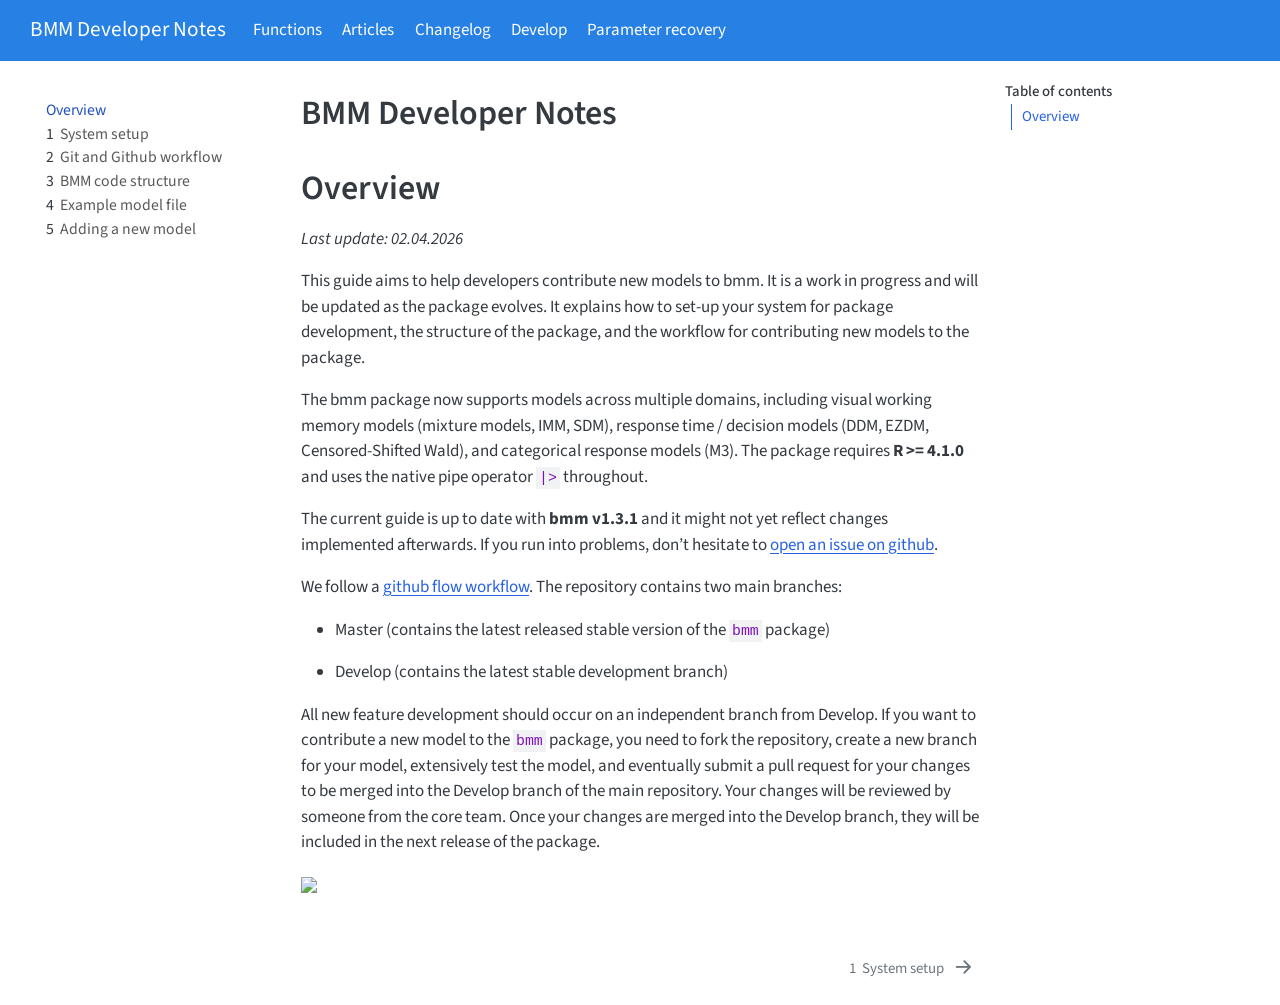
==== _book/index.html @ b02d4181 "Initial Update for the dev-notes" ====
<!DOCTYPE html>
<html xmlns="http://www.w3.org/1999/xhtml" lang="en" xml:lang="en"><head>

<meta charset="utf-8">
<meta name="generator" content="quarto-1.8.27">

<meta name="viewport" content="width=device-width, initial-scale=1.0, user-scalable=yes">


<title>BMM Developer Notes</title>
<style>
code{white-space: pre-wrap;}
span.smallcaps{font-variant: small-caps;}
div.columns{display: flex; gap: min(4vw, 1.5em);}
div.column{flex: auto; overflow-x: auto;}
div.hanging-indent{margin-left: 1.5em; text-indent: -1.5em;}
ul.task-list{list-style: none;}
ul.task-list li input[type="checkbox"] {
  width: 0.8em;
  margin: 0 0.8em 0.2em -1em; /* quarto-specific, see https://github.com/quarto-dev/quarto-cli/issues/4556 */ 
  vertical-align: middle;
}
</style>


<script src="site_libs/quarto-nav/quarto-nav.js"></script>
<script src="site_libs/quarto-nav/headroom.min.js"></script>
<script src="site_libs/clipboard/clipboard.min.js"></script>
<script src="site_libs/quarto-search/autocomplete.umd.js"></script>
<script src="site_libs/quarto-search/fuse.min.js"></script>
<script src="site_libs/quarto-search/quarto-search.js"></script>
<meta name="quarto:offset" content="./">
<link href="./setup.html" rel="next">
<script src="site_libs/quarto-html/quarto.js" type="module"></script>
<script src="site_libs/quarto-html/tabsets/tabsets.js" type="module"></script>
<script src="site_libs/quarto-html/axe/axe-check.js" type="module"></script>
<script src="site_libs/quarto-html/popper.min.js"></script>
<script src="site_libs/quarto-html/tippy.umd.min.js"></script>
<script src="site_libs/quarto-html/anchor.min.js"></script>
<link href="site_libs/quarto-html/tippy.css" rel="stylesheet">
<link href="site_libs/quarto-html/quarto-syntax-highlighting-ed96de9b727972fe78a7b5d16c58bf87.css" rel="stylesheet" id="quarto-text-highlighting-styles">
<script src="site_libs/bootstrap/bootstrap.min.js"></script>
<link href="site_libs/bootstrap/bootstrap-icons.css" rel="stylesheet">
<link href="site_libs/bootstrap/bootstrap-1c9828ed0f9008f2680b8b94a0633b0e.min.css" rel="stylesheet" append-hash="true" id="quarto-bootstrap" data-mode="light">
<script id="quarto-search-options" type="application/json">{
  "location": "navbar",
  "copy-button": false,
  "collapse-after": 3,
  "panel-placement": "end",
  "type": "overlay",
  "limit": 50,
  "keyboard-shortcut": [
    "f",
    "/",
    "s"
  ],
  "show-item-context": false,
  "language": {
    "search-no-results-text": "No results",
    "search-matching-documents-text": "matching documents",
    "search-copy-link-title": "Copy link to search",
    "search-hide-matches-text": "Hide additional matches",
    "search-more-match-text": "more match in this document",
    "search-more-matches-text": "more matches in this document",
    "search-clear-button-title": "Clear",
    "search-text-placeholder": "",
    "search-detached-cancel-button-title": "Cancel",
    "search-submit-button-title": "Submit",
    "search-label": "Search"
  }
}</script>


</head>

<body class="nav-sidebar floating nav-fixed quarto-light">

<div id="quarto-search-results"></div>
  <header id="quarto-header" class="headroom fixed-top">
    <nav class="navbar navbar-expand-lg " data-bs-theme="dark">
      <div class="navbar-container container-fluid">
      <div class="navbar-brand-container mx-auto">
    <a class="navbar-brand" href="./index.html">
    <span class="navbar-title">BMM Developer Notes</span>
    </a>
  </div>
            <div id="quarto-search" class="" title="Search"></div>
          <button class="navbar-toggler" type="button" data-bs-toggle="collapse" data-bs-target="#navbarCollapse" aria-controls="navbarCollapse" role="menu" aria-expanded="false" aria-label="Toggle navigation" onclick="if (window.quartoToggleHeadroom) { window.quartoToggleHeadroom(); }">
  <span class="navbar-toggler-icon"></span>
</button>
          <div class="collapse navbar-collapse" id="navbarCollapse">
            <ul class="navbar-nav navbar-nav-scroll me-auto">
  <li class="nav-item">
    <a class="nav-link" href="./../reference/index.html"> 
<span class="menu-text">Functions</span></a>
  </li>  
  <li class="nav-item">
    <a class="nav-link" href="./../articles/index.html"> 
<span class="menu-text">Articles</span></a>
  </li>  
  <li class="nav-item">
    <a class="nav-link" href="./../news/index.html"> 
<span class="menu-text">Changelog</span></a>
  </li>  
  <li class="nav-item">
    <a class="nav-link" href="./../dev-notes/index.html"> 
<span class="menu-text">Develop</span></a>
  </li>  
  <li class="nav-item">
    <a class="nav-link" href="./../parameter-recovery/index.html"> 
<span class="menu-text">Parameter recovery</span></a>
  </li>  
</ul>
          </div> <!-- /navcollapse -->
            <div class="quarto-navbar-tools">
</div>
      </div> <!-- /container-fluid -->
    </nav>
  <nav class="quarto-secondary-nav">
    <div class="container-fluid d-flex">
      <button type="button" class="quarto-btn-toggle btn" data-bs-toggle="collapse" role="button" data-bs-target=".quarto-sidebar-collapse-item" aria-controls="quarto-sidebar" aria-expanded="false" aria-label="Toggle sidebar navigation" onclick="if (window.quartoToggleHeadroom) { window.quartoToggleHeadroom(); }">
        <i class="bi bi-layout-text-sidebar-reverse"></i>
      </button>
        <nav class="quarto-page-breadcrumbs" aria-label="breadcrumb"><ol class="breadcrumb"><li class="breadcrumb-item"><a href="./index.html">Overview</a></li></ol></nav>
        <a class="flex-grow-1" role="navigation" data-bs-toggle="collapse" data-bs-target=".quarto-sidebar-collapse-item" aria-controls="quarto-sidebar" aria-expanded="false" aria-label="Toggle sidebar navigation" onclick="if (window.quartoToggleHeadroom) { window.quartoToggleHeadroom(); }">      
        </a>
    </div>
  </nav>
</header>
<!-- content -->
<div id="quarto-content" class="quarto-container page-columns page-rows-contents page-layout-article page-navbar">
<!-- sidebar -->
  <nav id="quarto-sidebar" class="sidebar collapse collapse-horizontal quarto-sidebar-collapse-item sidebar-navigation floating overflow-auto">
    <div class="sidebar-menu-container"> 
    <ul class="list-unstyled mt-1">
        <li class="sidebar-item">
  <div class="sidebar-item-container"> 
  <a href="./index.html" class="sidebar-item-text sidebar-link active">
 <span class="menu-text">Overview</span></a>
  </div>
</li>
        <li class="sidebar-item">
  <div class="sidebar-item-container"> 
  <a href="./setup.html" class="sidebar-item-text sidebar-link">
 <span class="menu-text"><span class="chapter-number">1</span>&nbsp; <span class="chapter-title">System setup</span></span></a>
  </div>
</li>
        <li class="sidebar-item">
  <div class="sidebar-item-container"> 
  <a href="./git-workflow.html" class="sidebar-item-text sidebar-link">
 <span class="menu-text"><span class="chapter-number">2</span>&nbsp; <span class="chapter-title">Git and Github workflow</span></span></a>
  </div>
</li>
        <li class="sidebar-item">
  <div class="sidebar-item-container"> 
  <a href="./bmm-architecture.html" class="sidebar-item-text sidebar-link">
 <span class="menu-text"><span class="chapter-number">3</span>&nbsp; <span class="chapter-title">BMM code structure</span></span></a>
  </div>
</li>
        <li class="sidebar-item">
  <div class="sidebar-item-container"> 
  <a href="./example-model.html" class="sidebar-item-text sidebar-link">
 <span class="menu-text"><span class="chapter-number">4</span>&nbsp; <span class="chapter-title">Example model file</span></span></a>
  </div>
</li>
        <li class="sidebar-item">
  <div class="sidebar-item-container"> 
  <a href="./add-new-model.html" class="sidebar-item-text sidebar-link">
 <span class="menu-text"><span class="chapter-number">5</span>&nbsp; <span class="chapter-title">Adding a new model</span></span></a>
  </div>
</li>
    </ul>
    </div>
</nav>
<div id="quarto-sidebar-glass" class="quarto-sidebar-collapse-item" data-bs-toggle="collapse" data-bs-target=".quarto-sidebar-collapse-item"></div>
<!-- margin-sidebar -->
    <div id="quarto-margin-sidebar" class="sidebar margin-sidebar">
        <nav id="TOC" role="doc-toc" class="toc-active">
    <h2 id="toc-title">Table of contents</h2>
   
  <ul>
  <li><a href="#overview" id="toc-overview" class="nav-link active" data-scroll-target="#overview">Overview</a></li>
  </ul>
</nav>
    </div>
<!-- main -->
<main class="content" id="quarto-document-content">

<header id="title-block-header" class="quarto-title-block default">
<div class="quarto-title">
<h1 class="title">BMM Developer Notes</h1>
</div>



<div class="quarto-title-meta">

    
  
    
  </div>
  


</header>


<section id="overview" class="level1 unnumbered">
<h1 class="unnumbered">Overview</h1>
<p><em>Last update: 02.04.2026</em></p>
<p>This guide aims to help developers contribute new models to bmm. It is a work in progress and will be updated as the package evolves. It explains how to set-up your system for package development, the structure of the package, and the workflow for contributing new models to the package.</p>
<p>The bmm package now supports models across multiple domains, including visual working memory models (mixture models, IMM, SDM), response time / decision models (DDM, EZDM, Censored-Shifted Wald), and categorical response models (M3). The package requires <strong>R &gt;= 4.1.0</strong> and uses the native pipe operator <code>|&gt;</code> throughout.</p>
<p>The current guide is up to date with <strong>bmm v1.3.1</strong> and it might not yet reflect changes implemented afterwards. If you run into problems, don’t hesitate to <a href="https://github.com/venpopov/bmm/issues">open an issue on github</a>.</p>
<p>We follow a <a href="https://jeffkreeftmeijer.com/git-flow/">github flow workflow</a>. The repository contains two main branches:</p>
<ul>
<li><p>Master (contains the latest released stable version of the <code>bmm</code> package)</p></li>
<li><p>Develop (contains the latest stable development branch)</p></li>
</ul>
<p>All new feature development should occur on an independent branch from Develop. If you want to contribute a new model to the <code>bmm</code> package, you need to fork the repository, create a new branch for your model, extensively test the model, and eventually submit a pull request for your changes to be merged into the Develop branch of the main repository. Your changes will be reviewed by someone from the core team. Once your changes are merged into the Develop branch, they will be included in the next release of the package.</p>
<p><img src="images/clipboard-674159866.png" class="img-fluid"></p>


</section>

</main> <!-- /main -->
<script id="quarto-html-after-body" type="application/javascript">
  window.document.addEventListener("DOMContentLoaded", function (event) {
    const icon = "";
    const anchorJS = new window.AnchorJS();
    anchorJS.options = {
      placement: 'right',
      icon: icon
    };
    anchorJS.add('.anchored');
    const isCodeAnnotation = (el) => {
      for (const clz of el.classList) {
        if (clz.startsWith('code-annotation-')) {                     
          return true;
        }
      }
      return false;
    }
    const onCopySuccess = function(e) {
      // button target
      const button = e.trigger;
      // don't keep focus
      button.blur();
      // flash "checked"
      button.classList.add('code-copy-button-checked');
      var currentTitle = button.getAttribute("title");
      button.setAttribute("title", "Copied!");
      let tooltip;
      if (window.bootstrap) {
        button.setAttribute("data-bs-toggle", "tooltip");
        button.setAttribute("data-bs-placement", "left");
        button.setAttribute("data-bs-title", "Copied!");
        tooltip = new bootstrap.Tooltip(button, 
          { trigger: "manual", 
            customClass: "code-copy-button-tooltip",
            offset: [0, -8]});
        tooltip.show();    
      }
      setTimeout(function() {
        if (tooltip) {
          tooltip.hide();
          button.removeAttribute("data-bs-title");
          button.removeAttribute("data-bs-toggle");
          button.removeAttribute("data-bs-placement");
        }
        button.setAttribute("title", currentTitle);
        button.classList.remove('code-copy-button-checked');
      }, 1000);
      // clear code selection
      e.clearSelection();
    }
    const getTextToCopy = function(trigger) {
      const outerScaffold = trigger.parentElement.cloneNode(true);
      const codeEl = outerScaffold.querySelector('code');
      for (const childEl of codeEl.children) {
        if (isCodeAnnotation(childEl)) {
          childEl.remove();
        }
      }
      return codeEl.innerText;
    }
    const clipboard = new window.ClipboardJS('.code-copy-button:not([data-in-quarto-modal])', {
      text: getTextToCopy
    });
    clipboard.on('success', onCopySuccess);
    if (window.document.getElementById('quarto-embedded-source-code-modal')) {
      const clipboardModal = new window.ClipboardJS('.code-copy-button[data-in-quarto-modal]', {
        text: getTextToCopy,
        container: window.document.getElementById('quarto-embedded-source-code-modal')
      });
      clipboardModal.on('success', onCopySuccess);
    }
      var localhostRegex = new RegExp(/^(?:http|https):\/\/localhost\:?[0-9]*\//);
      var mailtoRegex = new RegExp(/^mailto:/);
        var filterRegex = new RegExp('/' + window.location.host + '/');
      var isInternal = (href) => {
          return filterRegex.test(href) || localhostRegex.test(href) || mailtoRegex.test(href);
      }
      // Inspect non-navigation links and adorn them if external
     var links = window.document.querySelectorAll('a[href]:not(.nav-link):not(.navbar-brand):not(.toc-action):not(.sidebar-link):not(.sidebar-item-toggle):not(.pagination-link):not(.no-external):not([aria-hidden]):not(.dropdown-item):not(.quarto-navigation-tool):not(.about-link)');
      for (var i=0; i<links.length; i++) {
        const link = links[i];
        if (!isInternal(link.href)) {
          // undo the damage that might have been done by quarto-nav.js in the case of
          // links that we want to consider external
          if (link.dataset.originalHref !== undefined) {
            link.href = link.dataset.originalHref;
          }
        }
      }
    function tippyHover(el, contentFn, onTriggerFn, onUntriggerFn) {
      const config = {
        allowHTML: true,
        maxWidth: 500,
        delay: 100,
        arrow: false,
        appendTo: function(el) {
            return el.parentElement;
        },
        interactive: true,
        interactiveBorder: 10,
        theme: 'quarto',
        placement: 'bottom-start',
      };
      if (contentFn) {
        config.content = contentFn;
      }
      if (onTriggerFn) {
        config.onTrigger = onTriggerFn;
      }
      if (onUntriggerFn) {
        config.onUntrigger = onUntriggerFn;
      }
      window.tippy(el, config); 
    }
    const noterefs = window.document.querySelectorAll('a[role="doc-noteref"]');
    for (var i=0; i<noterefs.length; i++) {
      const ref = noterefs[i];
      tippyHover(ref, function() {
        // use id or data attribute instead here
        let href = ref.getAttribute('data-footnote-href') || ref.getAttribute('href');
        try { href = new URL(href).hash; } catch {}
        const id = href.replace(/^#\/?/, "");
        const note = window.document.getElementById(id);
        if (note) {
          return note.innerHTML;
        } else {
          return "";
        }
      });
    }
    const xrefs = window.document.querySelectorAll('a.quarto-xref');
    const processXRef = (id, note) => {
      // Strip column container classes
      const stripColumnClz = (el) => {
        el.classList.remove("page-full", "page-columns");
        if (el.children) {
          for (const child of el.children) {
            stripColumnClz(child);
          }
        }
      }
      stripColumnClz(note)
      if (id === null || id.startsWith('sec-')) {
        // Special case sections, only their first couple elements
        const container = document.createElement("div");
        if (note.children && note.children.length > 2) {
          container.appendChild(note.children[0].cloneNode(true));
          for (let i = 1; i < note.children.length; i++) {
            const child = note.children[i];
            if (child.tagName === "P" && child.innerText === "") {
              continue;
            } else {
              container.appendChild(child.cloneNode(true));
              break;
            }
          }
          if (window.Quarto?.typesetMath) {
            window.Quarto.typesetMath(container);
          }
          return container.innerHTML
        } else {
          if (window.Quarto?.typesetMath) {
            window.Quarto.typesetMath(note);
          }
          return note.innerHTML;
        }
      } else {
        // Remove any anchor links if they are present
        const anchorLink = note.querySelector('a.anchorjs-link');
        if (anchorLink) {
          anchorLink.remove();
        }
        if (window.Quarto?.typesetMath) {
          window.Quarto.typesetMath(note);
        }
        if (note.classList.contains("callout")) {
          return note.outerHTML;
        } else {
          return note.innerHTML;
        }
      }
    }
    for (var i=0; i<xrefs.length; i++) {
      const xref = xrefs[i];
      tippyHover(xref, undefined, function(instance) {
        instance.disable();
        let url = xref.getAttribute('href');
        let hash = undefined; 
        if (url.startsWith('#')) {
          hash = url;
        } else {
          try { hash = new URL(url).hash; } catch {}
        }
        if (hash) {
          const id = hash.replace(/^#\/?/, "");
          const note = window.document.getElementById(id);
          if (note !== null) {
            try {
              const html = processXRef(id, note.cloneNode(true));
              instance.setContent(html);
            } finally {
              instance.enable();
              instance.show();
            }
          } else {
            // See if we can fetch this
            fetch(url.split('#')[0])
            .then(res => res.text())
            .then(html => {
              const parser = new DOMParser();
              const htmlDoc = parser.parseFromString(html, "text/html");
              const note = htmlDoc.getElementById(id);
              if (note !== null) {
                const html = processXRef(id, note);
                instance.setContent(html);
              } 
            }).finally(() => {
              instance.enable();
              instance.show();
            });
          }
        } else {
          // See if we can fetch a full url (with no hash to target)
          // This is a special case and we should probably do some content thinning / targeting
          fetch(url)
          .then(res => res.text())
          .then(html => {
            const parser = new DOMParser();
            const htmlDoc = parser.parseFromString(html, "text/html");
            const note = htmlDoc.querySelector('main.content');
            if (note !== null) {
              // This should only happen for chapter cross references
              // (since there is no id in the URL)
              // remove the first header
              if (note.children.length > 0 && note.children[0].tagName === "HEADER") {
                note.children[0].remove();
              }
              const html = processXRef(null, note);
              instance.setContent(html);
            } 
          }).finally(() => {
            instance.enable();
            instance.show();
          });
        }
      }, function(instance) {
      });
    }
        let selectedAnnoteEl;
        const selectorForAnnotation = ( cell, annotation) => {
          let cellAttr = 'data-code-cell="' + cell + '"';
          let lineAttr = 'data-code-annotation="' +  annotation + '"';
          const selector = 'span[' + cellAttr + '][' + lineAttr + ']';
          return selector;
        }
        const selectCodeLines = (annoteEl) => {
          const doc = window.document;
          const targetCell = annoteEl.getAttribute("data-target-cell");
          const targetAnnotation = annoteEl.getAttribute("data-target-annotation");
          const annoteSpan = window.document.querySelector(selectorForAnnotation(targetCell, targetAnnotation));
          const lines = annoteSpan.getAttribute("data-code-lines").split(",");
          const lineIds = lines.map((line) => {
            return targetCell + "-" + line;
          })
          let top = null;
          let height = null;
          let parent = null;
          if (lineIds.length > 0) {
              //compute the position of the single el (top and bottom and make a div)
              const el = window.document.getElementById(lineIds[0]);
              top = el.offsetTop;
              height = el.offsetHeight;
              parent = el.parentElement.parentElement;
            if (lineIds.length > 1) {
              const lastEl = window.document.getElementById(lineIds[lineIds.length - 1]);
              const bottom = lastEl.offsetTop + lastEl.offsetHeight;
              height = bottom - top;
            }
            if (top !== null && height !== null && parent !== null) {
              // cook up a div (if necessary) and position it 
              let div = window.document.getElementById("code-annotation-line-highlight");
              if (div === null) {
                div = window.document.createElement("div");
                div.setAttribute("id", "code-annotation-line-highlight");
                div.style.position = 'absolute';
                parent.appendChild(div);
              }
              div.style.top = top - 2 + "px";
              div.style.height = height + 4 + "px";
              div.style.left = 0;
              let gutterDiv = window.document.getElementById("code-annotation-line-highlight-gutter");
              if (gutterDiv === null) {
                gutterDiv = window.document.createElement("div");
                gutterDiv.setAttribute("id", "code-annotation-line-highlight-gutter");
                gutterDiv.style.position = 'absolute';
                const codeCell = window.document.getElementById(targetCell);
                const gutter = codeCell.querySelector('.code-annotation-gutter');
                gutter.appendChild(gutterDiv);
              }
              gutterDiv.style.top = top - 2 + "px";
              gutterDiv.style.height = height + 4 + "px";
            }
            selectedAnnoteEl = annoteEl;
          }
        };
        const unselectCodeLines = () => {
          const elementsIds = ["code-annotation-line-highlight", "code-annotation-line-highlight-gutter"];
          elementsIds.forEach((elId) => {
            const div = window.document.getElementById(elId);
            if (div) {
              div.remove();
            }
          });
          selectedAnnoteEl = undefined;
        };
          // Handle positioning of the toggle
      window.addEventListener(
        "resize",
        throttle(() => {
          elRect = undefined;
          if (selectedAnnoteEl) {
            selectCodeLines(selectedAnnoteEl);
          }
        }, 10)
      );
      function throttle(fn, ms) {
      let throttle = false;
      let timer;
        return (...args) => {
          if(!throttle) { // first call gets through
              fn.apply(this, args);
              throttle = true;
          } else { // all the others get throttled
              if(timer) clearTimeout(timer); // cancel #2
              timer = setTimeout(() => {
                fn.apply(this, args);
                timer = throttle = false;
              }, ms);
          }
        };
      }
        // Attach click handler to the DT
        const annoteDls = window.document.querySelectorAll('dt[data-target-cell]');
        for (const annoteDlNode of annoteDls) {
          annoteDlNode.addEventListener('click', (event) => {
            const clickedEl = event.target;
            if (clickedEl !== selectedAnnoteEl) {
              unselectCodeLines();
              const activeEl = window.document.querySelector('dt[data-target-cell].code-annotation-active');
              if (activeEl) {
                activeEl.classList.remove('code-annotation-active');
              }
              selectCodeLines(clickedEl);
              clickedEl.classList.add('code-annotation-active');
            } else {
              // Unselect the line
              unselectCodeLines();
              clickedEl.classList.remove('code-annotation-active');
            }
          });
        }
    const findCites = (el) => {
      const parentEl = el.parentElement;
      if (parentEl) {
        const cites = parentEl.dataset.cites;
        if (cites) {
          return {
            el,
            cites: cites.split(' ')
          };
        } else {
          return findCites(el.parentElement)
        }
      } else {
        return undefined;
      }
    };
    var bibliorefs = window.document.querySelectorAll('a[role="doc-biblioref"]');
    for (var i=0; i<bibliorefs.length; i++) {
      const ref = bibliorefs[i];
      const citeInfo = findCites(ref);
      if (citeInfo) {
        tippyHover(citeInfo.el, function() {
          var popup = window.document.createElement('div');
          citeInfo.cites.forEach(function(cite) {
            var citeDiv = window.document.createElement('div');
            citeDiv.classList.add('hanging-indent');
            citeDiv.classList.add('csl-entry');
            var biblioDiv = window.document.getElementById('ref-' + cite);
            if (biblioDiv) {
              citeDiv.innerHTML = biblioDiv.innerHTML;
            }
            popup.appendChild(citeDiv);
          });
          return popup.innerHTML;
        });
      }
    }
  });
  </script>
<nav class="page-navigation">
  <div class="nav-page nav-page-previous">
  </div>
  <div class="nav-page nav-page-next">
      <a href="./setup.html" class="pagination-link" aria-label="System setup">
        <span class="nav-page-text"><span class="chapter-number">1</span>&nbsp; <span class="chapter-title">System setup</span></span> <i class="bi bi-arrow-right-short"></i>
      </a>
  </div>
</nav>
</div> <!-- /content -->




</body></html>
---- _book/site_libs/quarto-html/quarto-syntax-highlighting-ed96de9b727972fe78a7b5d16c58bf87.css ----
/* quarto syntax highlight colors */
:root {
  --quarto-hl-ot-color: #003B4F;
  --quarto-hl-at-color: #657422;
  --quarto-hl-ss-color: #20794D;
  --quarto-hl-an-color: #5E5E5E;
  --quarto-hl-fu-color: #4758AB;
  --quarto-hl-st-color: #20794D;
  --quarto-hl-cf-color: #003B4F;
  --quarto-hl-op-color: #5E5E5E;
  --quarto-hl-er-color: #AD0000;
  --quarto-hl-bn-color: #AD0000;
  --quarto-hl-al-color: #AD0000;
  --quarto-hl-va-color: #111111;
  --quarto-hl-bu-color: inherit;
  --quarto-hl-ex-color: inherit;
  --quarto-hl-pp-color: #AD0000;
  --quarto-hl-in-color: #5E5E5E;
  --quarto-hl-vs-color: #20794D;
  --quarto-hl-wa-color: #5E5E5E;
  --quarto-hl-do-color: #5E5E5E;
  --quarto-hl-im-color: #00769E;
  --quarto-hl-ch-color: #20794D;
  --quarto-hl-dt-color: #AD0000;
  --quarto-hl-fl-color: #AD0000;
  --quarto-hl-co-color: #5E5E5E;
  --quarto-hl-cv-color: #5E5E5E;
  --quarto-hl-cn-color: #8f5902;
  --quarto-hl-sc-color: #5E5E5E;
  --quarto-hl-dv-color: #AD0000;
  --quarto-hl-kw-color: #003B4F;
}

/* other quarto variables */
:root {
  --quarto-font-monospace: SFMono-Regular, Menlo, Monaco, Consolas, "Liberation Mono", "Courier New", monospace;
}

/* syntax highlight based on Pandoc's rules */
pre > code.sourceCode > span {
  color: #003B4F;
}

code.sourceCode > span {
  color: #003B4F;
}

div.sourceCode,
div.sourceCode pre.sourceCode {
  color: #003B4F;
}

/* Normal */
code span {
  color: #003B4F;
}

/* Alert */
code span.al {
  color: #AD0000;
  font-style: inherit;
}

/* Annotation */
code span.an {
  color: #5E5E5E;
  font-style: inherit;
}

/* Attribute */
code span.at {
  color: #657422;
  font-style: inherit;
}

/* BaseN */
code span.bn {
  color: #AD0000;
  font-style: inherit;
}

/* BuiltIn */
code span.bu {
  font-style: inherit;
}

/* ControlFlow */
code span.cf {
  color: #003B4F;
  font-weight: bold;
  font-style: inherit;
}

/* Char */
code span.ch {
  color: #20794D;
  font-style: inherit;
}

/* Constant */
code span.cn {
  color: #8f5902;
  font-style: inherit;
}

/* Comment */
code span.co {
  color: #5E5E5E;
  font-style: inherit;
}

/* CommentVar */
code span.cv {
  color: #5E5E5E;
  font-style: italic;
}

/* Documentation */
code span.do {
  color: #5E5E5E;
  font-style: italic;
}

/* DataType */
code span.dt {
  color: #AD0000;
  font-style: inherit;
}

/* DecVal */
code span.dv {
  color: #AD0000;
  font-style: inherit;
}

/* Error */
code span.er {
  color: #AD0000;
  font-style: inherit;
}

/* Extension */
code span.ex {
  font-style: inherit;
}

/* Float */
code span.fl {
  color: #AD0000;
  font-style: inherit;
}

/* Function */
code span.fu {
  color: #4758AB;
  font-style: inherit;
}

/* Import */
code span.im {
  color: #00769E;
  font-style: inherit;
}

/* Information */
code span.in {
  color: #5E5E5E;
  font-style: inherit;
}

/* Keyword */
code span.kw {
  color: #003B4F;
  font-weight: bold;
  font-style: inherit;
}

/* Operator */
code span.op {
  color: #5E5E5E;
  font-style: inherit;
}

/* Other */
code span.ot {
  color: #003B4F;
  font-style: inherit;
}

/* Preprocessor */
code span.pp {
  color: #AD0000;
  font-style: inherit;
}

/* SpecialChar */
code span.sc {
  color: #5E5E5E;
  font-style: inherit;
}

/* SpecialString */
code span.ss {
  color: #20794D;
  font-style: inherit;
}

/* String */
code span.st {
  color: #20794D;
  font-style: inherit;
}

/* Variable */
code span.va {
  color: #111111;
  font-style: inherit;
}

/* VerbatimString */
code span.vs {
  color: #20794D;
  font-style: inherit;
}

/* Warning */
code span.wa {
  color: #5E5E5E;
  font-style: italic;
}

.prevent-inlining {
  content: "</";
}

/*# sourceMappingURL=0920dd6d7437995b8cdf7429764427b1.css.map */
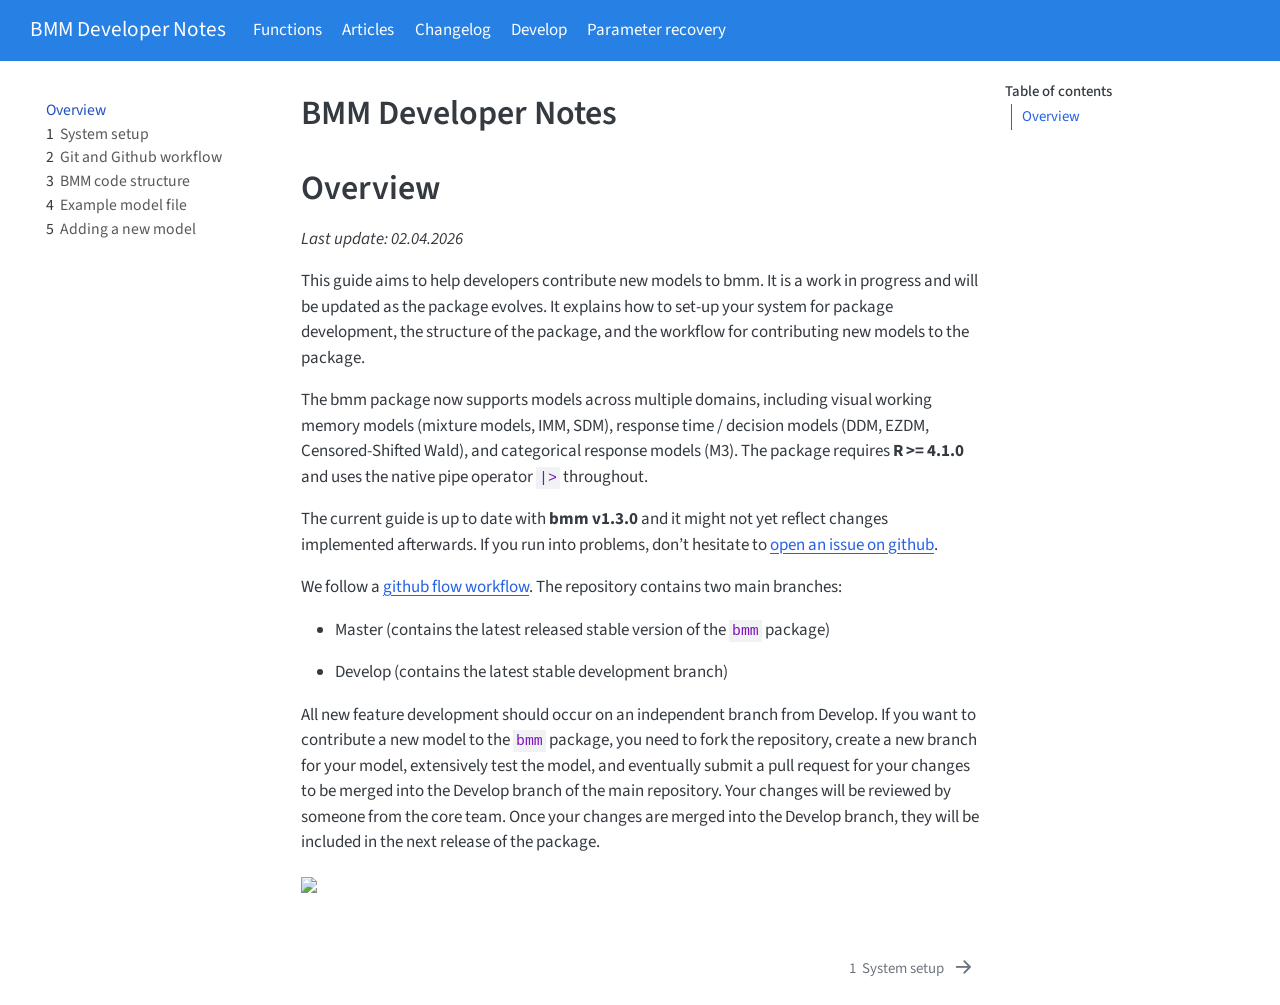
==== commit 4a8b8ce8: "add new `use_model_template` defaults." ====
--- a/_book/index.html
+++ b/_book/index.html
@@ -210,7 +210,7 @@
 <p><em>Last update: 02.04.2026</em></p>
 <p>This guide aims to help developers contribute new models to bmm. It is a work in progress and will be updated as the package evolves. It explains how to set-up your system for package development, the structure of the package, and the workflow for contributing new models to the package.</p>
 <p>The bmm package now supports models across multiple domains, including visual working memory models (mixture models, IMM, SDM), response time / decision models (DDM, EZDM, Censored-Shifted Wald), and categorical response models (M3). The package requires <strong>R &gt;= 4.1.0</strong> and uses the native pipe operator <code>|&gt;</code> throughout.</p>
-<p>The current guide is up to date with <strong>bmm v1.3.1</strong> and it might not yet reflect changes implemented afterwards. If you run into problems, don’t hesitate to <a href="https://github.com/venpopov/bmm/issues">open an issue on github</a>.</p>
+<p>The current guide is up to date with <strong>bmm v1.3.0</strong> and it might not yet reflect changes implemented afterwards. If you run into problems, don’t hesitate to <a href="https://github.com/venpopov/bmm/issues">open an issue on github</a>.</p>
 <p>We follow a <a href="https://jeffkreeftmeijer.com/git-flow/">github flow workflow</a>. The repository contains two main branches:</p>
 <ul>
 <li><p>Master (contains the latest released stable version of the <code>bmm</code> package)</p></li>
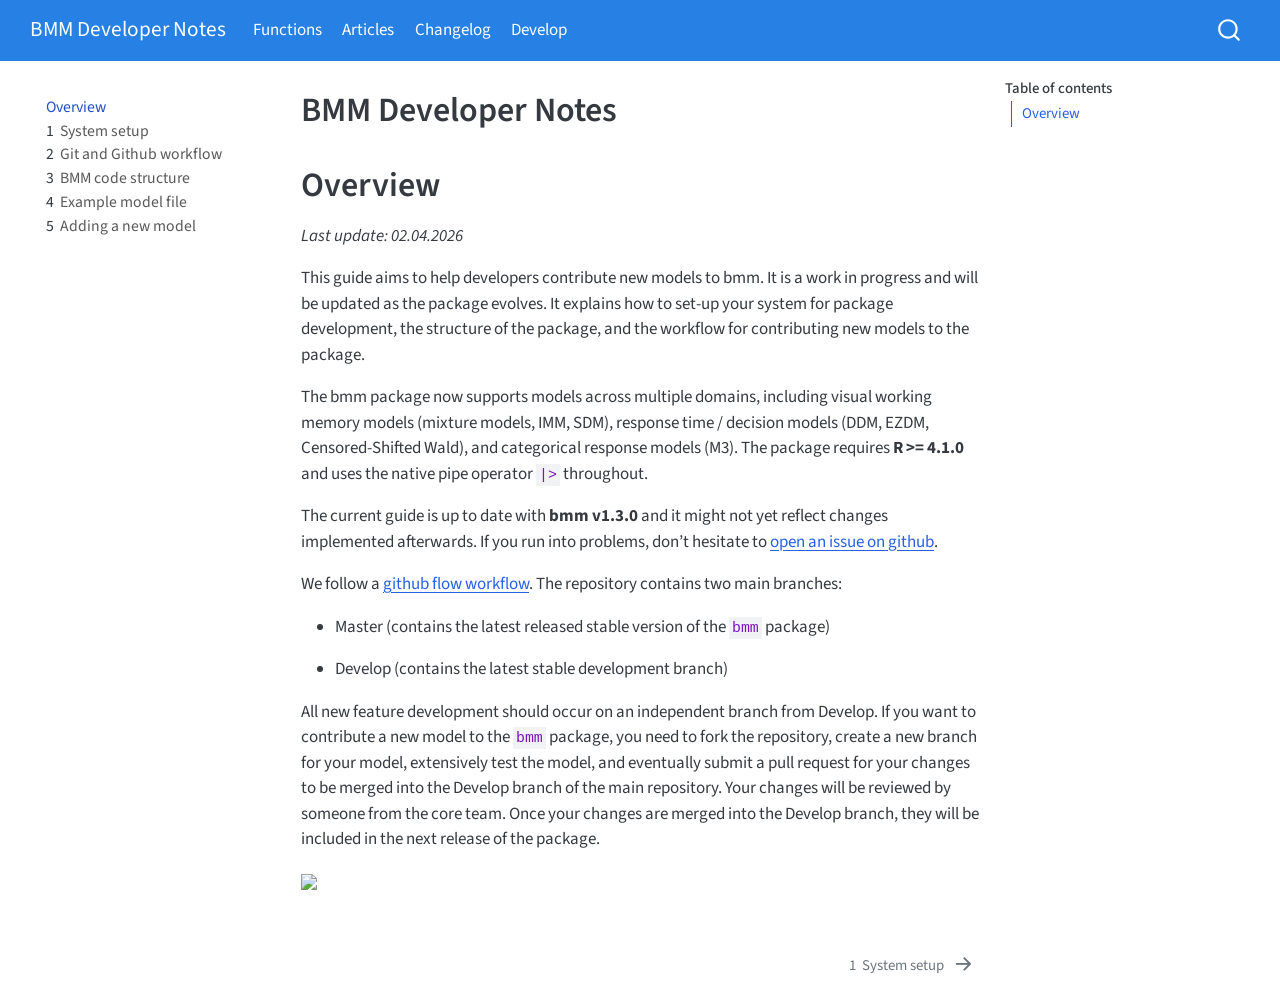
==== commit 3c107103: "Drop the parameter-recovery navbar entry" ====
--- a/_book/index.html
+++ b/_book/index.html
@@ -2,17 +2,23 @@
 <html xmlns="http://www.w3.org/1999/xhtml" lang="en" xml:lang="en"><head>
 
 <meta charset="utf-8">
-<meta name="generator" content="quarto-1.8.27">
+<meta name="generator" content="quarto-1.10.18">
 
 <meta name="viewport" content="width=device-width, initial-scale=1.0, user-scalable=yes">
 
 
 <title>BMM Developer Notes</title>
 <style>
-code{white-space: pre-wrap;}
+/* Default styles provided by pandoc.
+** See https://pandoc.org/MANUAL.html#variables-for-html for config info.
+*/
 span.smallcaps{font-variant: small-caps;}
-div.columns{display: flex; gap: min(4vw, 1.5em);}
-div.column{flex: auto; overflow-x: auto;}
+div.columns{display: flex; gap: 1.5em;}
+div.column{flex: auto;}
+@media screen {
+div.columns{gap: min(4vw, 1.5em);}
+div.column{overflow-x: auto;}
+}
 div.hanging-indent{margin-left: 1.5em; text-indent: -1.5em;}
 ul.task-list{list-style: none;}
 ul.task-list li input[type="checkbox"] {
@@ -33,15 +39,14 @@
 <link href="./setup.html" rel="next">
 <script src="site_libs/quarto-html/quarto.js" type="module"></script>
 <script src="site_libs/quarto-html/tabsets/tabsets.js" type="module"></script>
-<script src="site_libs/quarto-html/axe/axe-check.js" type="module"></script>
 <script src="site_libs/quarto-html/popper.min.js"></script>
 <script src="site_libs/quarto-html/tippy.umd.min.js"></script>
 <script src="site_libs/quarto-html/anchor.min.js"></script>
 <link href="site_libs/quarto-html/tippy.css" rel="stylesheet">
-<link href="site_libs/quarto-html/quarto-syntax-highlighting-ed96de9b727972fe78a7b5d16c58bf87.css" rel="stylesheet" id="quarto-text-highlighting-styles">
+<link href="site_libs/quarto-html/quarto-syntax-highlighting-64a204ab8560d761af7679ceaba22944.css" rel="stylesheet" id="quarto-text-highlighting-styles">
 <script src="site_libs/bootstrap/bootstrap.min.js"></script>
 <link href="site_libs/bootstrap/bootstrap-icons.css" rel="stylesheet">
-<link href="site_libs/bootstrap/bootstrap-1c9828ed0f9008f2680b8b94a0633b0e.min.css" rel="stylesheet" append-hash="true" id="quarto-bootstrap" data-mode="light">
+<link href="site_libs/bootstrap/bootstrap-e2a0acc2e5cec106112107b2889cd56a.min.css" rel="stylesheet" append-hash="true" id="quarto-bootstrap" data-mode="light">
 <script id="quarto-search-options" type="application/json">{
   "location": "navbar",
   "copy-button": false,
@@ -105,10 +110,6 @@
   <li class="nav-item">
     <a class="nav-link" href="./../dev-notes/index.html"> 
 <span class="menu-text">Develop</span></a>
-  </li>  
-  <li class="nav-item">
-    <a class="nav-link" href="./../parameter-recovery/index.html"> 
-<span class="menu-text">Parameter recovery</span></a>
   </li>  
 </ul>
           </div> <!-- /navcollapse -->
--- a/_book/site_libs/quarto-html/quarto-syntax-highlighting-64a204ab8560d761af7679ceaba22944.css
+++ b/_book/site_libs/quarto-html/quarto-syntax-highlighting-64a204ab8560d761af7679ceaba22944.css
@@ -0,0 +1,236 @@
+/* quarto syntax highlight colors */
+:root {
+  --quarto-hl-ot-color: #003B4F;
+  --quarto-hl-at-color: #657422;
+  --quarto-hl-ss-color: #20794D;
+  --quarto-hl-an-color: #5E5E5E;
+  --quarto-hl-fu-color: #4758AB;
+  --quarto-hl-st-color: #20794D;
+  --quarto-hl-cf-color: #003B4F;
+  --quarto-hl-op-color: #5E5E5E;
+  --quarto-hl-er-color: #AD0000;
+  --quarto-hl-bn-color: #AD0000;
+  --quarto-hl-al-color: #AD0000;
+  --quarto-hl-va-color: #111111;
+  --quarto-hl-bu-color: inherit;
+  --quarto-hl-ex-color: inherit;
+  --quarto-hl-pp-color: #AD0000;
+  --quarto-hl-in-color: #5E5E5E;
+  --quarto-hl-vs-color: #20794D;
+  --quarto-hl-wa-color: #5E5E5E;
+  --quarto-hl-do-color: #5E5E5E;
+  --quarto-hl-im-color: #00769E;
+  --quarto-hl-ch-color: #20794D;
+  --quarto-hl-dt-color: #AD0000;
+  --quarto-hl-fl-color: #AD0000;
+  --quarto-hl-co-color: #5E5E5E;
+  --quarto-hl-cv-color: #5E5E5E;
+  --quarto-hl-cn-color: #8f5902;
+  --quarto-hl-sc-color: #5E5E5E;
+  --quarto-hl-dv-color: #AD0000;
+  --quarto-hl-kw-color: #003B4F;
+}
+
+/* other quarto variables */
+:root {
+  --quarto-font-monospace: SFMono-Regular, Menlo, Monaco, Consolas, "Liberation Mono", "Courier New", monospace;
+}
+
+/* syntax highlight based on Pandoc's rules */
+pre > code.sourceCode > span {
+  color: #003B4F;
+}
+
+code.sourceCode > span {
+  color: #003B4F;
+}
+
+div.sourceCode,
+div.sourceCode pre.sourceCode {
+  color: #003B4F;
+}
+
+/* Normal */
+code span {
+  color: #003B4F;
+}
+
+/* Alert */
+code span.al {
+  color: #AD0000;
+  font-style: inherit;
+}
+
+/* Annotation */
+code span.an {
+  color: #5E5E5E;
+  font-style: inherit;
+}
+
+/* Attribute */
+code span.at {
+  color: #657422;
+  font-style: inherit;
+}
+
+/* BaseN */
+code span.bn {
+  color: #AD0000;
+  font-style: inherit;
+}
+
+/* BuiltIn */
+code span.bu {
+  font-style: inherit;
+}
+
+/* ControlFlow */
+code span.cf {
+  color: #003B4F;
+  font-weight: bold;
+  font-style: inherit;
+}
+
+/* Char */
+code span.ch {
+  color: #20794D;
+  font-style: inherit;
+}
+
+/* Constant */
+code span.cn {
+  color: #8f5902;
+  font-style: inherit;
+}
+
+/* Comment */
+code span.co {
+  color: #5E5E5E;
+  font-style: inherit;
+}
+
+/* CommentVar */
+code span.cv {
+  color: #5E5E5E;
+  font-style: italic;
+}
+
+/* Documentation */
+code span.do {
+  color: #5E5E5E;
+  font-style: italic;
+}
+
+/* DataType */
+code span.dt {
+  color: #AD0000;
+  font-style: inherit;
+}
+
+/* DecVal */
+code span.dv {
+  color: #AD0000;
+  font-style: inherit;
+}
+
+/* Error */
+code span.er {
+  color: #AD0000;
+  font-style: inherit;
+}
+
+/* Extension */
+code span.ex {
+  font-style: inherit;
+}
+
+/* Float */
+code span.fl {
+  color: #AD0000;
+  font-style: inherit;
+}
+
+/* Function */
+code span.fu {
+  color: #4758AB;
+  font-style: inherit;
+}
+
+/* Import */
+code span.im {
+  color: #00769E;
+  font-style: inherit;
+}
+
+/* Information */
+code span.in {
+  color: #5E5E5E;
+  font-style: inherit;
+}
+
+/* Keyword */
+code span.kw {
+  color: #003B4F;
+  font-weight: bold;
+  font-style: inherit;
+}
+
+/* Operator */
+code span.op {
+  color: #5E5E5E;
+  font-style: inherit;
+}
+
+/* Other */
+code span.ot {
+  color: #003B4F;
+  font-style: inherit;
+}
+
+/* Preprocessor */
+code span.pp {
+  color: #AD0000;
+  font-style: inherit;
+}
+
+/* SpecialChar */
+code span.sc {
+  color: #5E5E5E;
+  font-style: inherit;
+}
+
+/* SpecialString */
+code span.ss {
+  color: #20794D;
+  font-style: inherit;
+}
+
+/* String */
+code span.st {
+  color: #20794D;
+  font-style: inherit;
+}
+
+/* Variable */
+code span.va {
+  color: #111111;
+  font-style: inherit;
+}
+
+/* VerbatimString */
+code span.vs {
+  color: #20794D;
+  font-style: inherit;
+}
+
+/* Warning */
+code span.wa {
+  color: #5E5E5E;
+  font-style: italic;
+}
+
+.prevent-inlining {
+  content: "</";
+}
+
+/*# sourceMappingURL=9d8d5bb603a83b8298b89080a598c93b.css.map */
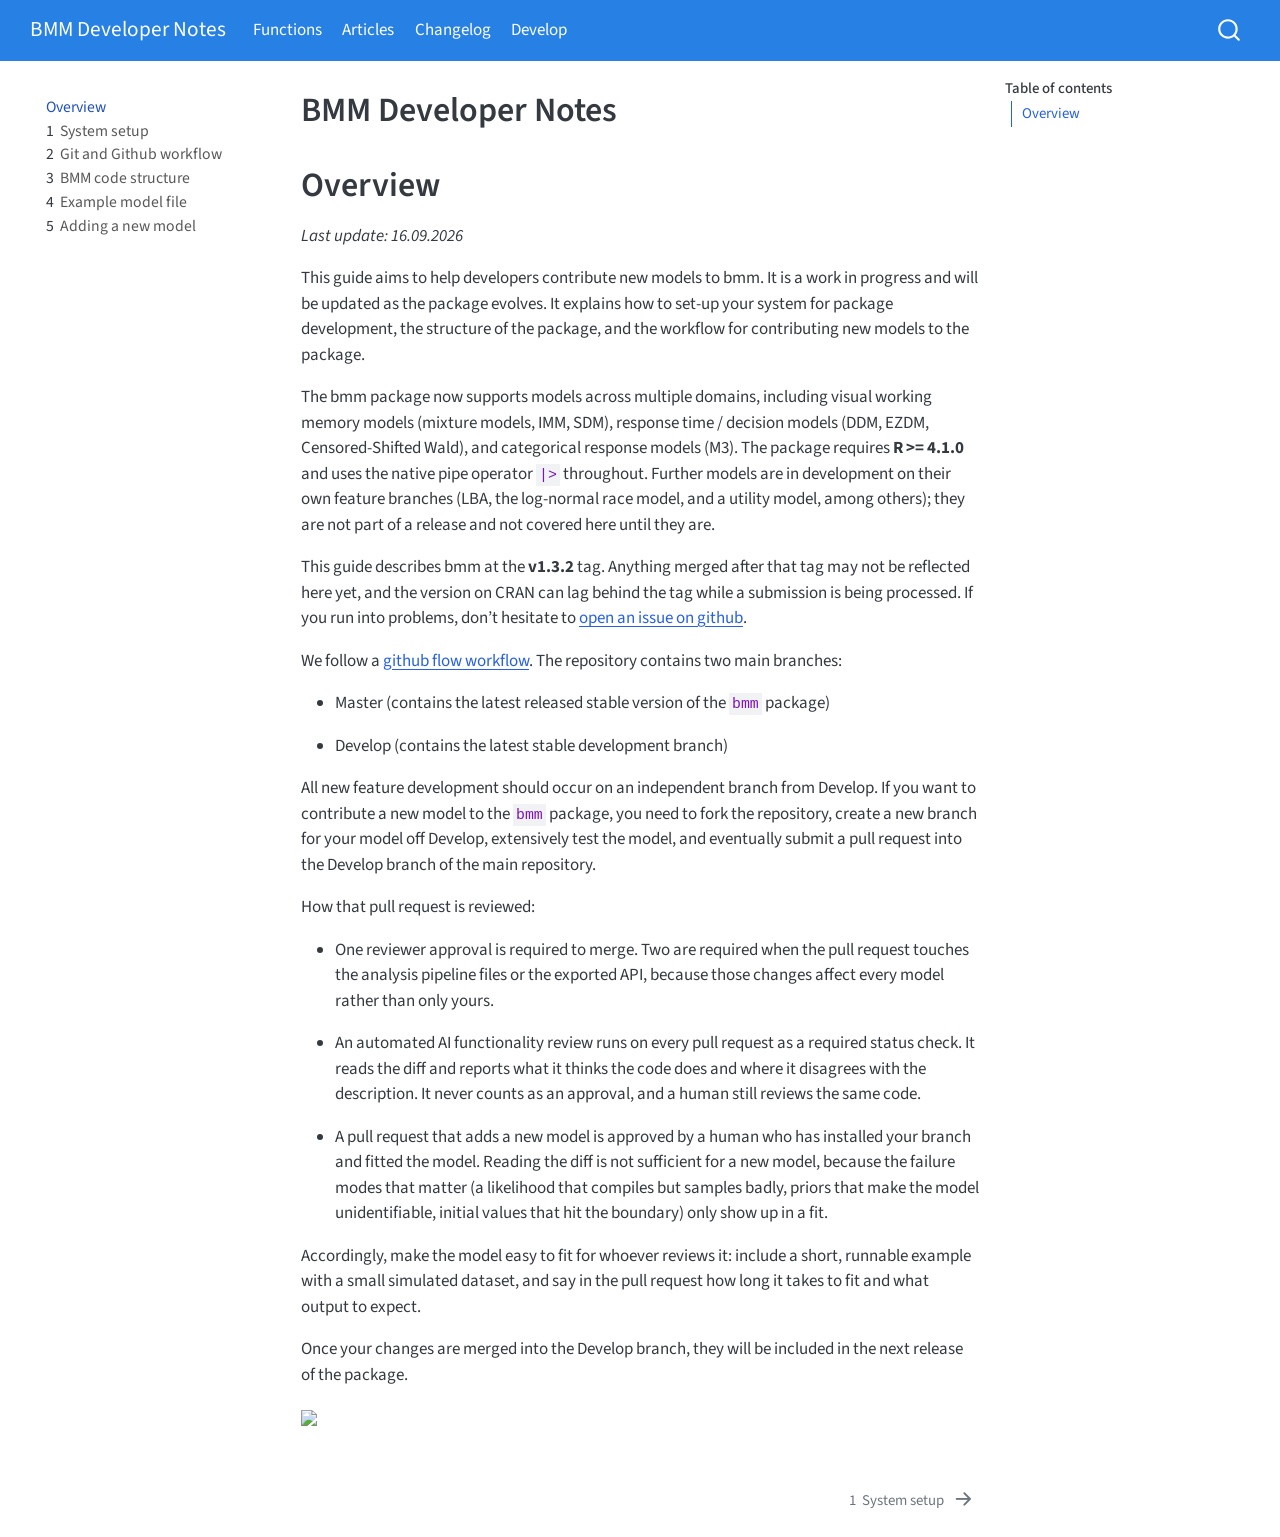
==== commit b1ddfda2: "Pin the notes to bmm v1.3.2 and state the real review policy Verified against the v1.3.2 tag (23704f" ====
--- a/_book/index.html
+++ b/_book/index.html
@@ -208,16 +208,24 @@
 
 <section id="overview" class="level1 unnumbered">
 <h1 class="unnumbered">Overview</h1>
-<p><em>Last update: 02.04.2026</em></p>
+<p><em>Last update: 16.09.2026</em></p>
 <p>This guide aims to help developers contribute new models to bmm. It is a work in progress and will be updated as the package evolves. It explains how to set-up your system for package development, the structure of the package, and the workflow for contributing new models to the package.</p>
-<p>The bmm package now supports models across multiple domains, including visual working memory models (mixture models, IMM, SDM), response time / decision models (DDM, EZDM, Censored-Shifted Wald), and categorical response models (M3). The package requires <strong>R &gt;= 4.1.0</strong> and uses the native pipe operator <code>|&gt;</code> throughout.</p>
-<p>The current guide is up to date with <strong>bmm v1.3.0</strong> and it might not yet reflect changes implemented afterwards. If you run into problems, don’t hesitate to <a href="https://github.com/venpopov/bmm/issues">open an issue on github</a>.</p>
+<p>The bmm package now supports models across multiple domains, including visual working memory models (mixture models, IMM, SDM), response time / decision models (DDM, EZDM, Censored-Shifted Wald), and categorical response models (M3). The package requires <strong>R &gt;= 4.1.0</strong> and uses the native pipe operator <code>|&gt;</code> throughout. Further models are in development on their own feature branches (LBA, the log-normal race model, and a utility model, among others); they are not part of a release and not covered here until they are.</p>
+<p>This guide describes bmm at the <strong>v1.3.2</strong> tag. Anything merged after that tag may not be reflected here yet, and the version on CRAN can lag behind the tag while a submission is being processed. If you run into problems, don’t hesitate to <a href="https://github.com/popov-lab/bmm/issues">open an issue on github</a>.</p>
 <p>We follow a <a href="https://jeffkreeftmeijer.com/git-flow/">github flow workflow</a>. The repository contains two main branches:</p>
 <ul>
 <li><p>Master (contains the latest released stable version of the <code>bmm</code> package)</p></li>
 <li><p>Develop (contains the latest stable development branch)</p></li>
 </ul>
-<p>All new feature development should occur on an independent branch from Develop. If you want to contribute a new model to the <code>bmm</code> package, you need to fork the repository, create a new branch for your model, extensively test the model, and eventually submit a pull request for your changes to be merged into the Develop branch of the main repository. Your changes will be reviewed by someone from the core team. Once your changes are merged into the Develop branch, they will be included in the next release of the package.</p>
+<p>All new feature development should occur on an independent branch from Develop. If you want to contribute a new model to the <code>bmm</code> package, you need to fork the repository, create a new branch for your model off Develop, extensively test the model, and eventually submit a pull request into the Develop branch of the main repository.</p>
+<p>How that pull request is reviewed:</p>
+<ul>
+<li><p>One reviewer approval is required to merge. Two are required when the pull request touches the analysis pipeline files or the exported API, because those changes affect every model rather than only yours.</p></li>
+<li><p>An automated AI functionality review runs on every pull request as a required status check. It reads the diff and reports what it thinks the code does and where it disagrees with the description. It never counts as an approval, and a human still reviews the same code.</p></li>
+<li><p>A pull request that adds a new model is approved by a human who has installed your branch and fitted the model. Reading the diff is not sufficient for a new model, because the failure modes that matter (a likelihood that compiles but samples badly, priors that make the model unidentifiable, initial values that hit the boundary) only show up in a fit.</p></li>
+</ul>
+<p>Accordingly, make the model easy to fit for whoever reviews it: include a short, runnable example with a small simulated dataset, and say in the pull request how long it takes to fit and what output to expect.</p>
+<p>Once your changes are merged into the Develop branch, they will be included in the next release of the package.</p>
 <p><img src="images/clipboard-674159866.png" class="img-fluid"></p>
 
 
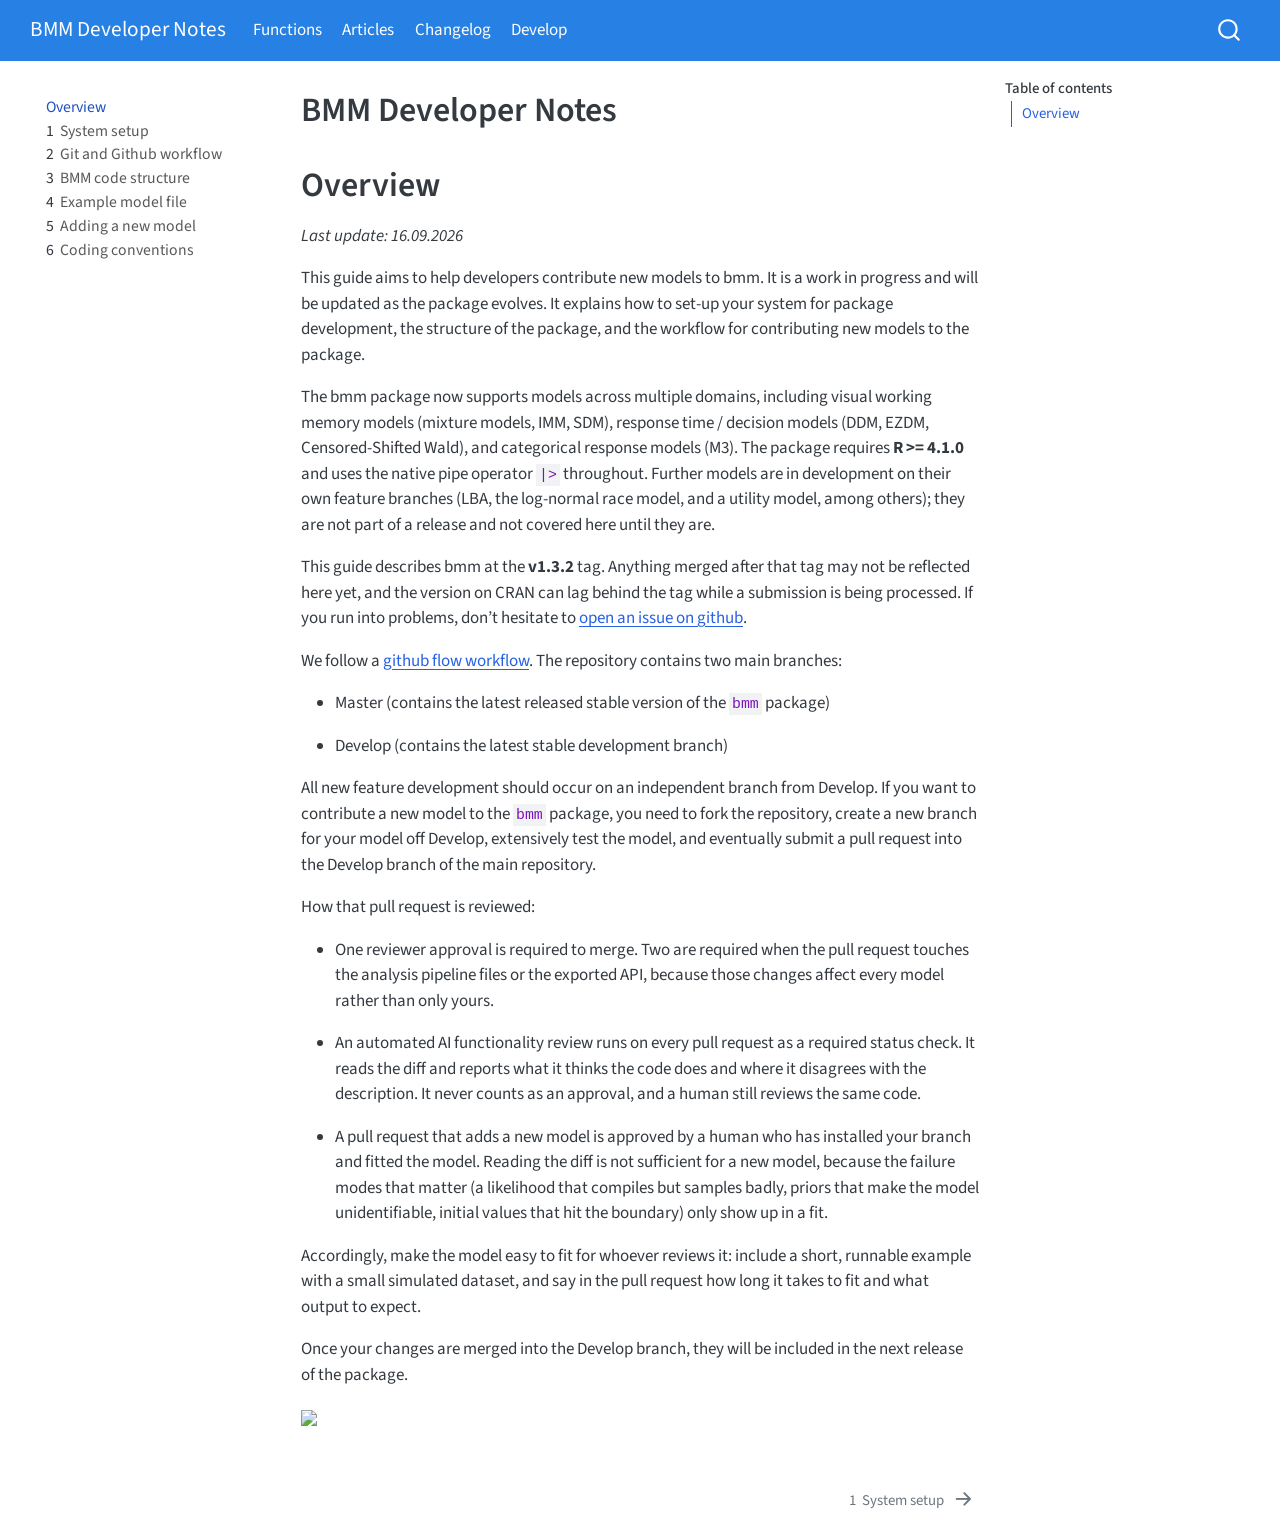
==== commit b0f1ac7b: "Add a coding conventions chapter as the canonical public statement Per the decision that the dev not" ====
--- a/_book/index.html
+++ b/_book/index.html
@@ -170,6 +170,12 @@
  <span class="menu-text"><span class="chapter-number">5</span>&nbsp; <span class="chapter-title">Adding a new model</span></span></a>
   </div>
 </li>
+        <li class="sidebar-item">
+  <div class="sidebar-item-container"> 
+  <a href="./coding-conventions.html" class="sidebar-item-text sidebar-link">
+ <span class="menu-text"><span class="chapter-number">6</span>&nbsp; <span class="chapter-title">Coding conventions</span></span></a>
+  </div>
+</li>
     </ul>
     </div>
 </nav>
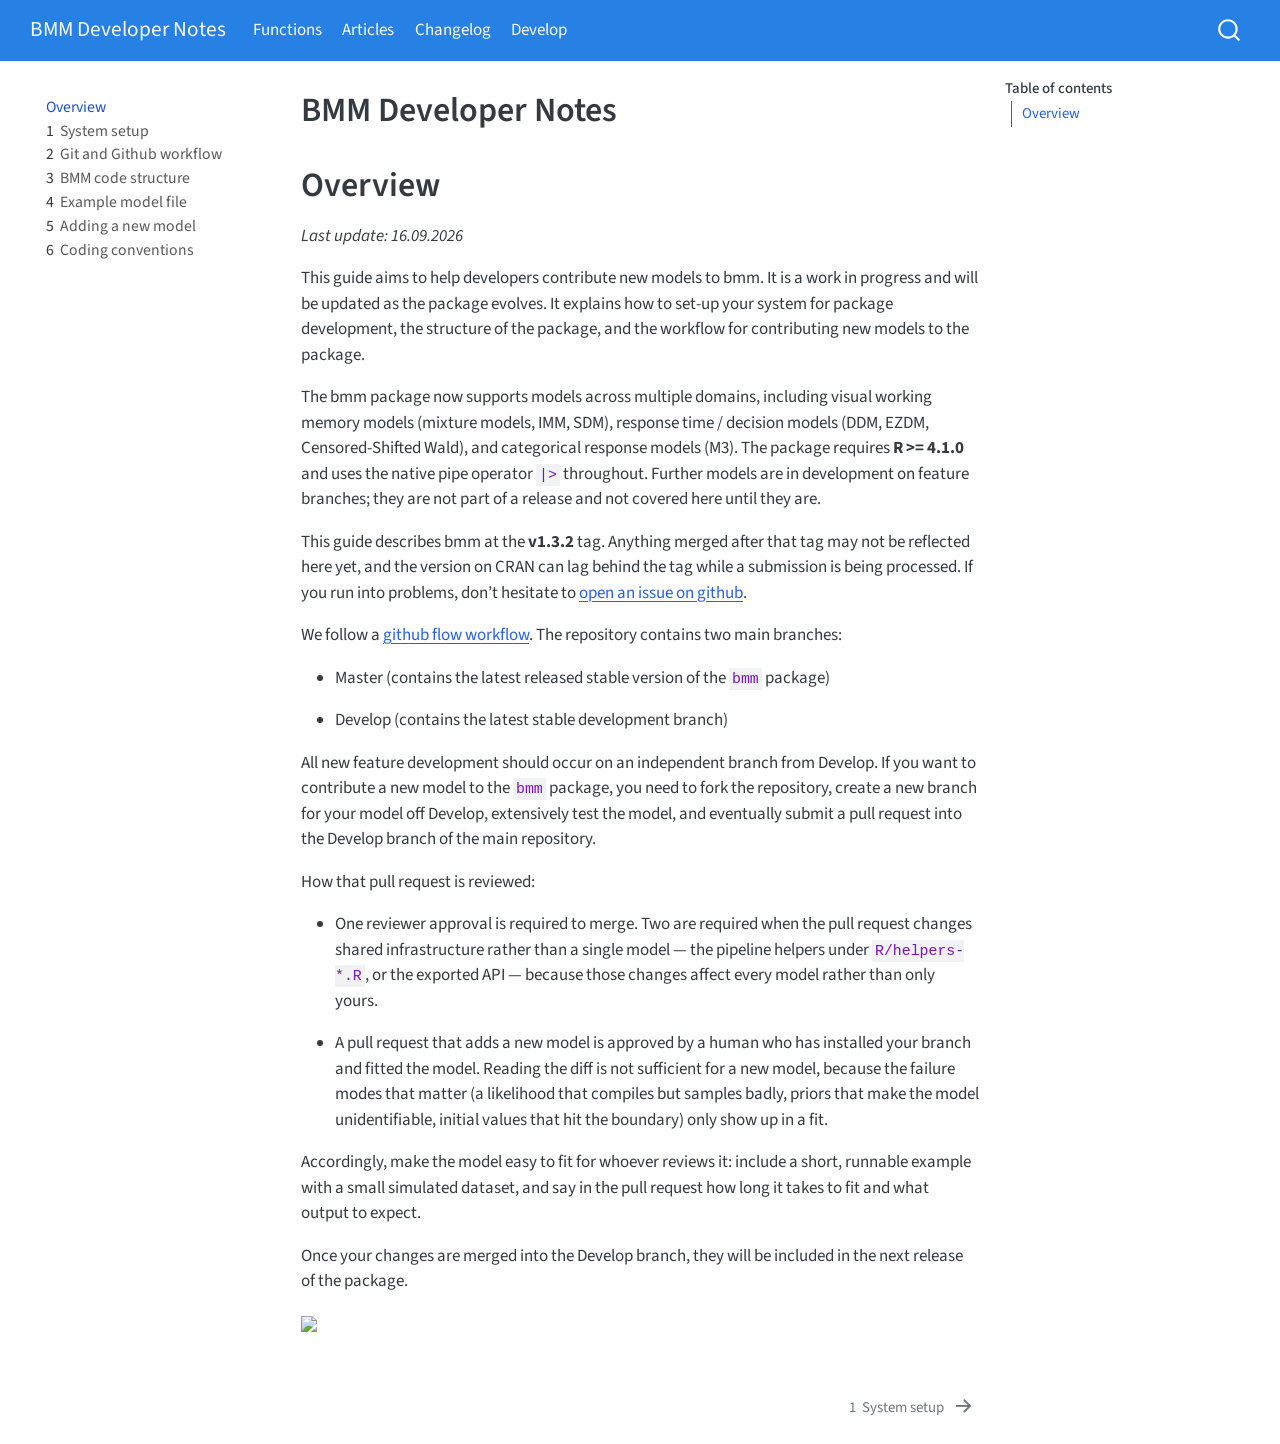
==== commit ba3c46a5: "Stop stating one maintainer's setup and unbuilt tooling as policy A contributor with a fresh fork, a" ====
--- a/_book/index.html
+++ b/_book/index.html
@@ -216,7 +216,7 @@
 <h1 class="unnumbered">Overview</h1>
 <p><em>Last update: 16.09.2026</em></p>
 <p>This guide aims to help developers contribute new models to bmm. It is a work in progress and will be updated as the package evolves. It explains how to set-up your system for package development, the structure of the package, and the workflow for contributing new models to the package.</p>
-<p>The bmm package now supports models across multiple domains, including visual working memory models (mixture models, IMM, SDM), response time / decision models (DDM, EZDM, Censored-Shifted Wald), and categorical response models (M3). The package requires <strong>R &gt;= 4.1.0</strong> and uses the native pipe operator <code>|&gt;</code> throughout. Further models are in development on their own feature branches (LBA, the log-normal race model, and a utility model, among others); they are not part of a release and not covered here until they are.</p>
+<p>The bmm package now supports models across multiple domains, including visual working memory models (mixture models, IMM, SDM), response time / decision models (DDM, EZDM, Censored-Shifted Wald), and categorical response models (M3). The package requires <strong>R &gt;= 4.1.0</strong> and uses the native pipe operator <code>|&gt;</code> throughout. Further models are in development on feature branches; they are not part of a release and not covered here until they are.</p>
 <p>This guide describes bmm at the <strong>v1.3.2</strong> tag. Anything merged after that tag may not be reflected here yet, and the version on CRAN can lag behind the tag while a submission is being processed. If you run into problems, don’t hesitate to <a href="https://github.com/popov-lab/bmm/issues">open an issue on github</a>.</p>
 <p>We follow a <a href="https://jeffkreeftmeijer.com/git-flow/">github flow workflow</a>. The repository contains two main branches:</p>
 <ul>
@@ -226,8 +226,7 @@
 <p>All new feature development should occur on an independent branch from Develop. If you want to contribute a new model to the <code>bmm</code> package, you need to fork the repository, create a new branch for your model off Develop, extensively test the model, and eventually submit a pull request into the Develop branch of the main repository.</p>
 <p>How that pull request is reviewed:</p>
 <ul>
-<li><p>One reviewer approval is required to merge. Two are required when the pull request touches the analysis pipeline files or the exported API, because those changes affect every model rather than only yours.</p></li>
-<li><p>An automated AI functionality review runs on every pull request as a required status check. It reads the diff and reports what it thinks the code does and where it disagrees with the description. It never counts as an approval, and a human still reviews the same code.</p></li>
+<li><p>One reviewer approval is required to merge. Two are required when the pull request changes shared infrastructure rather than a single model — the pipeline helpers under <code>R/helpers-*.R</code>, or the exported API — because those changes affect every model rather than only yours.</p></li>
 <li><p>A pull request that adds a new model is approved by a human who has installed your branch and fitted the model. Reading the diff is not sufficient for a new model, because the failure modes that matter (a likelihood that compiles but samples badly, priors that make the model unidentifiable, initial values that hit the boundary) only show up in a fit.</p></li>
 </ul>
 <p>Accordingly, make the model easy to fit for whoever reviews it: include a short, runnable example with a small simulated dataset, and say in the pull request how long it takes to fit and what output to expect.</p>
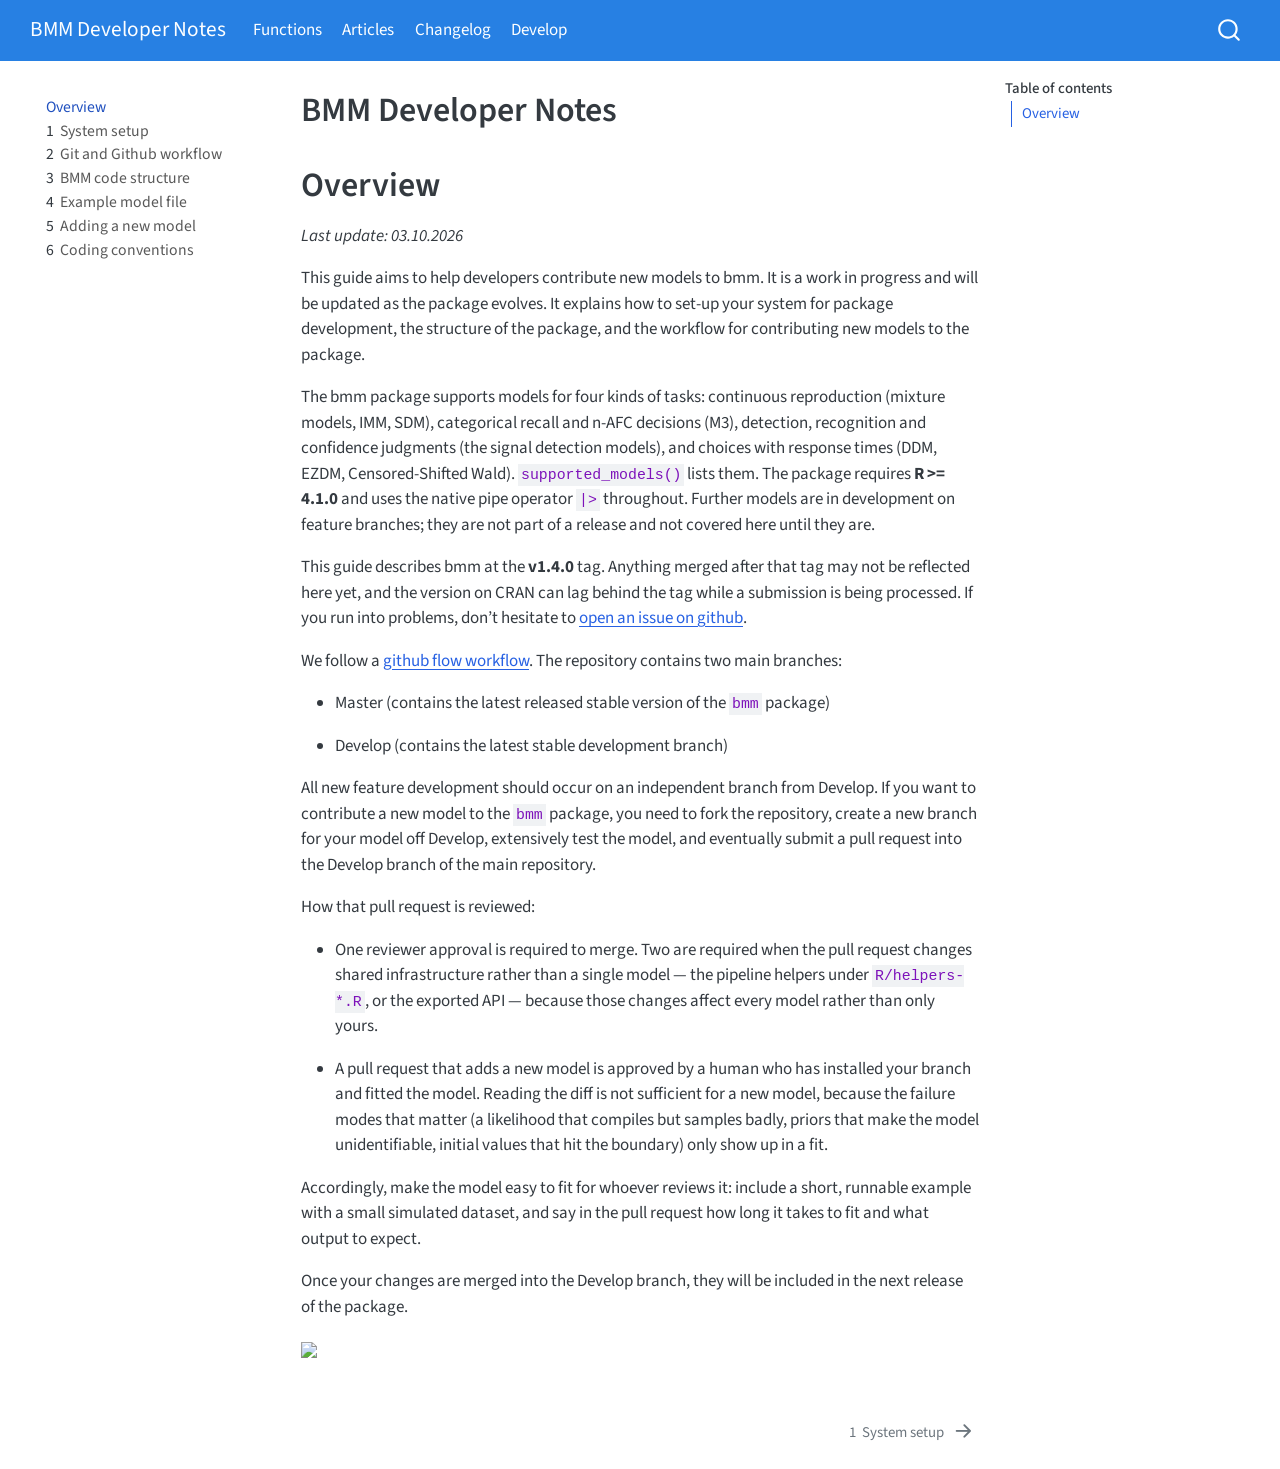
==== commit 508d3aa8: "Describe bmm 1.4.0 for model contributors Resync the code excerpts with bmm develop (55ca7843) and b" ====
--- a/_book/index.html
+++ b/_book/index.html
@@ -214,10 +214,10 @@
 
 <section id="overview" class="level1 unnumbered">
 <h1 class="unnumbered">Overview</h1>
-<p><em>Last update: 16.09.2026</em></p>
+<p><em>Last update: 03.10.2026</em></p>
 <p>This guide aims to help developers contribute new models to bmm. It is a work in progress and will be updated as the package evolves. It explains how to set-up your system for package development, the structure of the package, and the workflow for contributing new models to the package.</p>
-<p>The bmm package now supports models across multiple domains, including visual working memory models (mixture models, IMM, SDM), response time / decision models (DDM, EZDM, Censored-Shifted Wald), and categorical response models (M3). The package requires <strong>R &gt;= 4.1.0</strong> and uses the native pipe operator <code>|&gt;</code> throughout. Further models are in development on feature branches; they are not part of a release and not covered here until they are.</p>
-<p>This guide describes bmm at the <strong>v1.3.2</strong> tag. Anything merged after that tag may not be reflected here yet, and the version on CRAN can lag behind the tag while a submission is being processed. If you run into problems, don’t hesitate to <a href="https://github.com/popov-lab/bmm/issues">open an issue on github</a>.</p>
+<p>The bmm package supports models for four kinds of tasks: continuous reproduction (mixture models, IMM, SDM), categorical recall and n-AFC decisions (M3), detection, recognition and confidence judgments (the signal detection models), and choices with response times (DDM, EZDM, Censored-Shifted Wald). <code>supported_models()</code> lists them. The package requires <strong>R &gt;= 4.1.0</strong> and uses the native pipe operator <code>|&gt;</code> throughout. Further models are in development on feature branches; they are not part of a release and not covered here until they are.</p>
+<p>This guide describes bmm at the <strong>v1.4.0</strong> tag. Anything merged after that tag may not be reflected here yet, and the version on CRAN can lag behind the tag while a submission is being processed. If you run into problems, don’t hesitate to <a href="https://github.com/popov-lab/bmm/issues">open an issue on github</a>.</p>
 <p>We follow a <a href="https://jeffkreeftmeijer.com/git-flow/">github flow workflow</a>. The repository contains two main branches:</p>
 <ul>
 <li><p>Master (contains the latest released stable version of the <code>bmm</code> package)</p></li>
